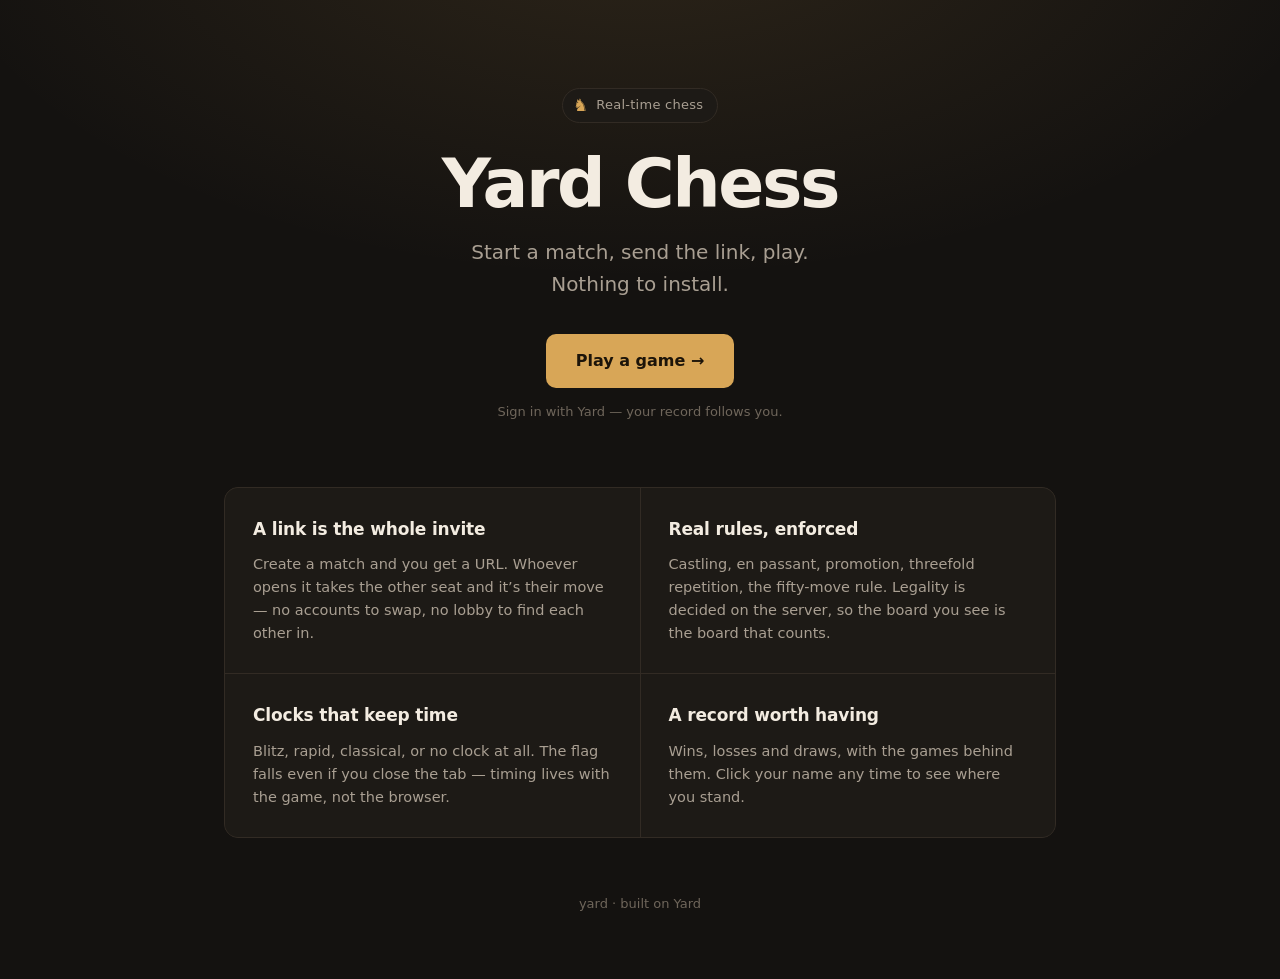
==== .yard/landing-page/index.html @ d25d0082 "initial commit" ====
<!doctype html>
<html lang="en">
  <head>
    <meta charset="utf-8" />
    <meta name="viewport" content="width=device-width, initial-scale=1" />
    <title data-yard="title">Yard Chess</title>
    <link rel="stylesheet" href="styles.css" />
  </head>
  <body>
    <main>
      <section class="hero">
        <span class="eyebrow">
          <span class="mark" aria-hidden="true">&#9822;</span>
          Real-time chess
        </span>

        <h1 data-yard="title">Yard Chess</h1>
        <p class="tagline" data-yard="tagline">
          Start a match, send the link, play. Nothing to install.
        </p>

        <a class="cta" href="play/">Play a game &rarr;</a>
        <p class="note">Sign in with Yard &mdash; your record follows you.</p>
      </section>

      <section class="grid">
        <article>
          <h2>A link is the whole invite</h2>
          <p>
            Create a match and you get a URL. Whoever opens it takes the other
            seat and it&rsquo;s their move &mdash; no accounts to swap, no lobby to find
            each other in.
          </p>
        </article>
        <article>
          <h2>Real rules, enforced</h2>
          <p>
            Castling, en passant, promotion, threefold repetition, the fifty-move
            rule. Legality is decided on the server, so the board you see is the
            board that counts.
          </p>
        </article>
        <article>
          <h2>Clocks that keep time</h2>
          <p>
            Blitz, rapid, classical, or no clock at all. The flag falls even if
            you close the tab &mdash; timing lives with the game, not the browser.
          </p>
        </article>
        <article>
          <h2>A record worth having</h2>
          <p>
            Wins, losses and draws, with the games behind them. Click your name
            any time to see where you stand.
          </p>
        </article>
      </section>

      <footer>
        <span data-yard="seller.username">yard</span> &middot; built on Yard
      </footer>
    </main>
  </body>
</html>
---- .yard/landing-page/styles.css ----
:root {
  color-scheme: dark;
  --bg: #141210;
  --surface: #1d1a16;
  --line: #322b24;
  --ink: #f3ece1;
  --ink-2: #a99f92;
  --ink-3: #6f665b;
  --gold: #d8a657;
  --font: ui-sans-serif, system-ui, -apple-system, "Segoe UI", Roboto, Helvetica, Arial,
    sans-serif;
}

* {
  box-sizing: border-box;
}

body {
  margin: 0;
  min-height: 100vh;
  background: var(--bg);
  background-image: radial-gradient(
    ellipse 80% 55% at 50% -10%,
    rgba(216, 166, 87, 0.13),
    transparent 70%
  );
  color: var(--ink);
  font-family: var(--font);
  font-size: 16px;
  line-height: 1.6;
  -webkit-font-smoothing: antialiased;
}

main {
  max-width: 880px;
  margin: 0 auto;
  padding: 88px 24px 64px;
}

.hero {
  text-align: center;
  padding-bottom: 64px;
}

.eyebrow {
  display: inline-flex;
  align-items: center;
  gap: 8px;
  padding: 6px 14px 6px 10px;
  border: 1px solid var(--line);
  border-radius: 999px;
  background: var(--surface);
  color: var(--ink-2);
  font-size: 13px;
  letter-spacing: 0.02em;
}

.mark {
  font-size: 17px;
  line-height: 1;
  color: var(--gold);
}

h1 {
  margin: 26px 0 0;
  font-size: clamp(40px, 8vw, 68px);
  font-weight: 600;
  letter-spacing: -0.035em;
  line-height: 1.02;
}

.tagline {
  margin: 18px auto 0;
  max-width: 32ch;
  font-size: clamp(17px, 2.4vw, 20px);
  color: var(--ink-2);
}

.cta {
  display: inline-block;
  margin-top: 34px;
  padding: 14px 30px;
  border-radius: 10px;
  background: var(--gold);
  color: #1c1409;
  font-size: 16px;
  font-weight: 600;
  text-decoration: none;
  transition: transform 0.15s ease, background 0.15s ease;
}

.cta:hover {
  background: #e5b467;
  transform: translateY(-1px);
}

.note {
  margin: 14px 0 0;
  font-size: 13px;
  color: var(--ink-3);
}

.grid {
  display: grid;
  grid-template-columns: repeat(auto-fit, minmax(280px, 1fr));
  gap: 1px;
  background: var(--line);
  border: 1px solid var(--line);
  border-radius: 14px;
  overflow: hidden;
}

.grid article {
  padding: 28px;
  background: var(--surface);
}

.grid h2 {
  margin: 0 0 10px;
  font-size: 17px;
  font-weight: 600;
  letter-spacing: -0.01em;
}

.grid p {
  margin: 0;
  color: var(--ink-2);
  font-size: 14.5px;
}

footer {
  margin-top: 56px;
  text-align: center;
  color: var(--ink-3);
  font-size: 13px;
}
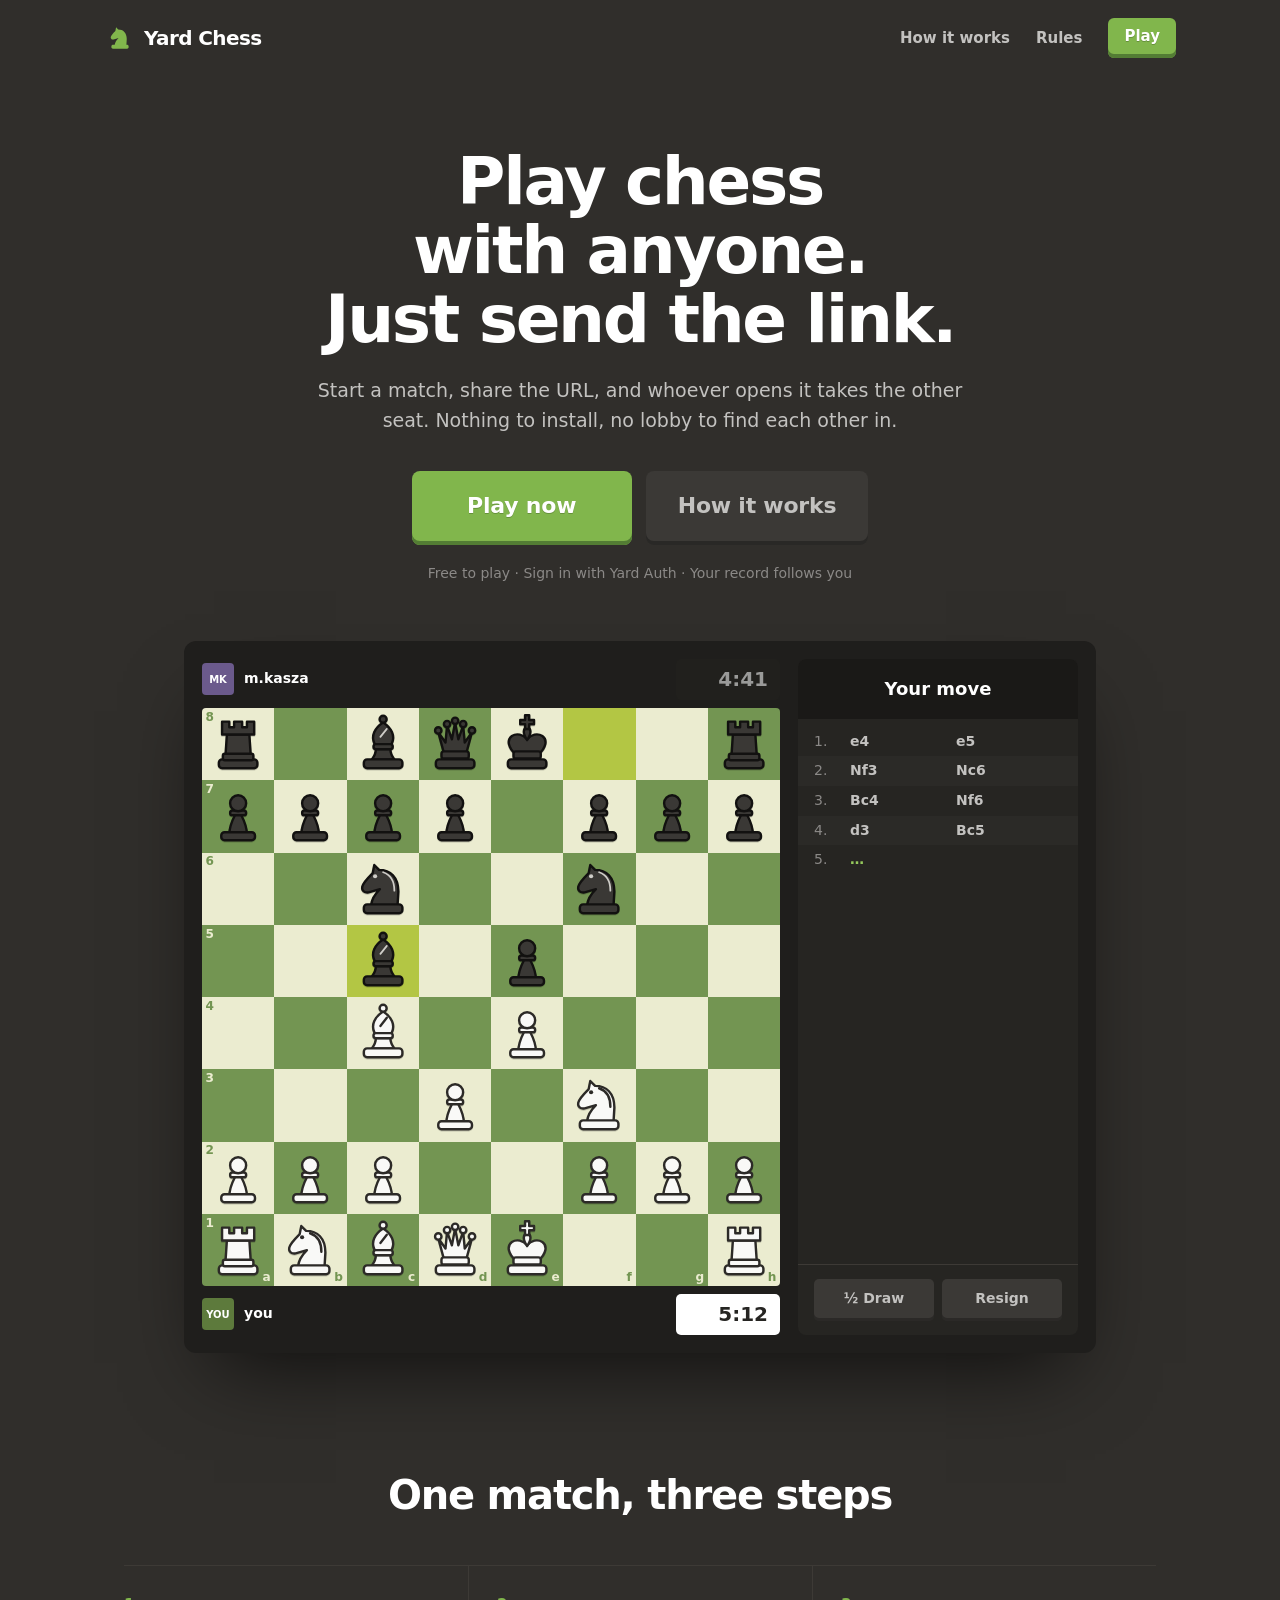
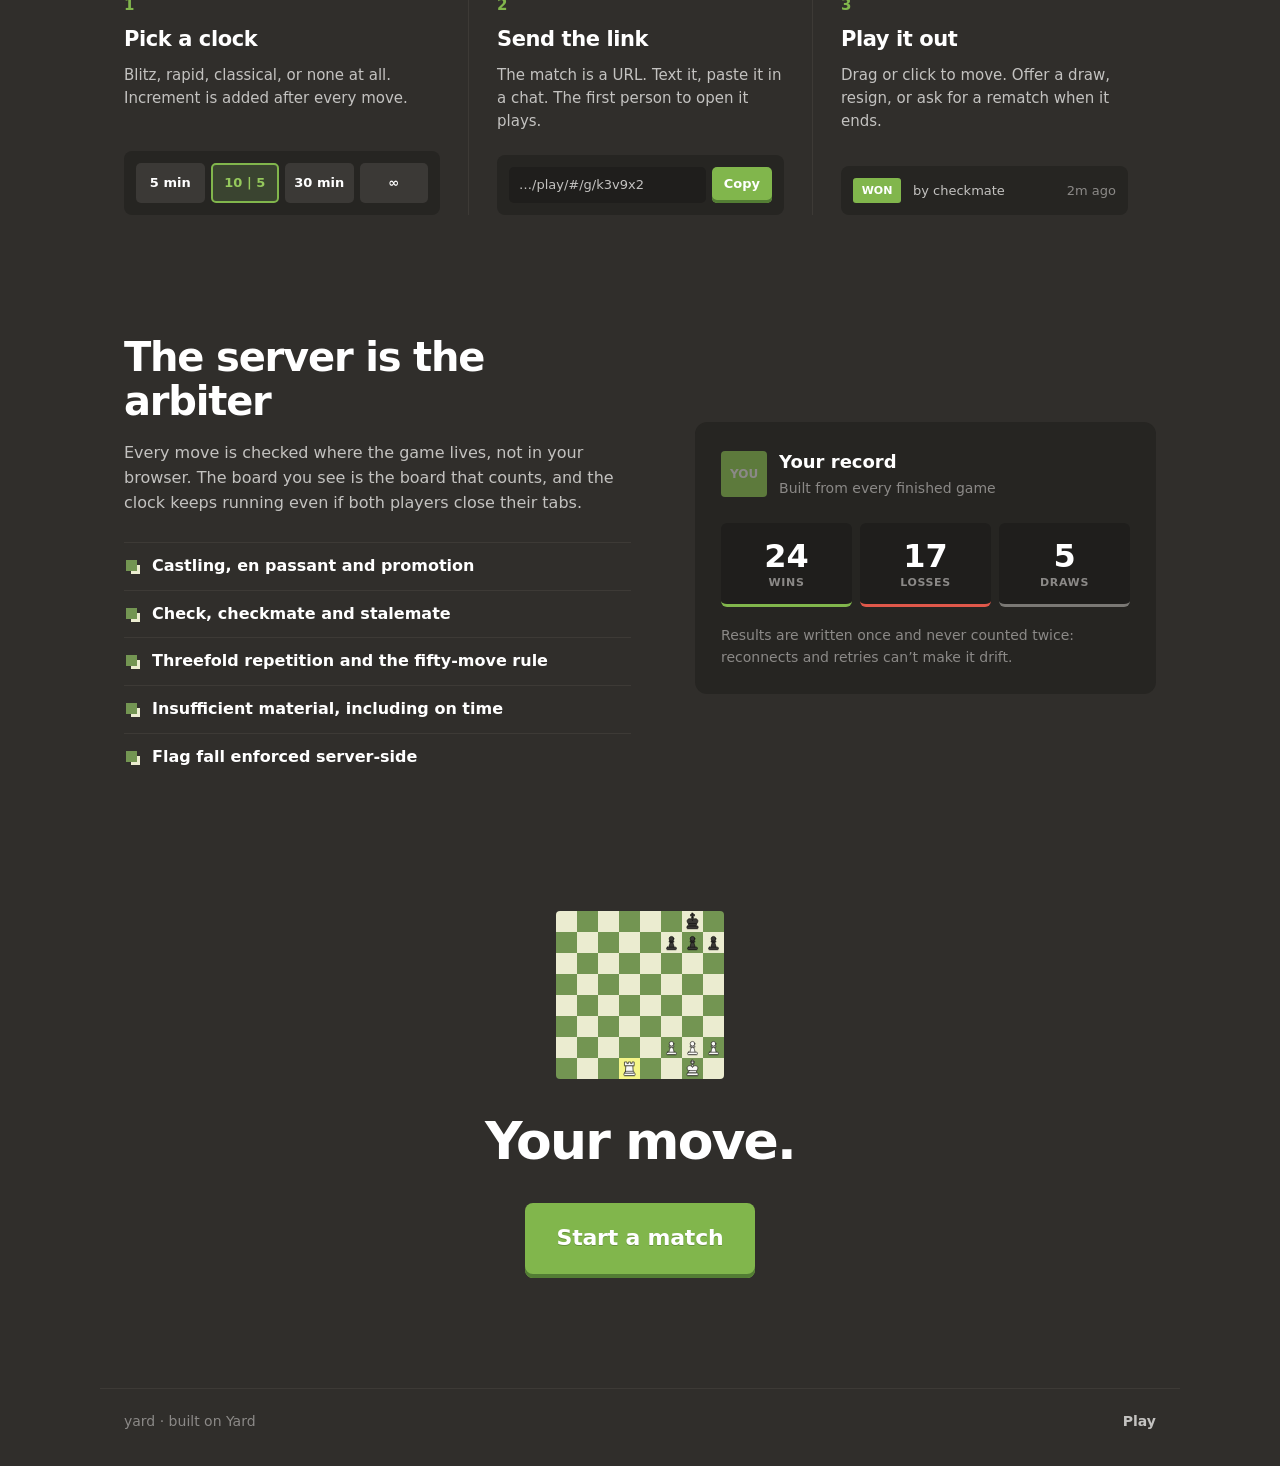
==== commit b91bac12: "improve design" ====
--- a/.yard/landing-page/index.html
+++ b/.yard/landing-page/index.html
@@ -3,62 +3,168 @@
   <head>
     <meta charset="utf-8" />
     <meta name="viewport" content="width=device-width, initial-scale=1" />
+    <meta name="theme-color" content="#262522" />
     <title data-yard="title">Yard Chess</title>
+    <meta name="description" content="Real-time chess in the browser. Start a match, send the link, play." />
     <link rel="stylesheet" href="styles.css" />
   </head>
   <body>
+    <header class="nav">
+      <a class="brand" href="./">
+        <svg viewBox="0 0 45 45" aria-hidden="true">
+          <path d="M15 32.5c.5-4.5 3-7.5 5.5-10l-7 2c-2.5.5-4.5-1-4-3.5.5-2.5 3.5-5.5 6.5-8.5L17 7.5l3 3c7 0 12 4.5 12 13.5l-.5 8.5z"/>
+          <rect x="10.5" y="32" width="24" height="5.5" rx="2"/>
+        </svg>
+        <span data-yard="title">Yard Chess</span>
+      </a>
+      <nav class="nav-links" aria-label="Page">
+        <a href="#how">How it works</a>
+        <a href="#rules">Rules</a>
+        <a class="btn btn-sm" href="play/">Play</a>
+      </nav>
+    </header>
+
     <main>
+      <!-- ── Hero ──────────────────────────────────────────────────────── -->
       <section class="hero">
-        <span class="eyebrow">
-          <span class="mark" aria-hidden="true">&#9822;</span>
-          Real-time chess
-        </span>
-
-        <h1 data-yard="title">Yard Chess</h1>
-        <p class="tagline" data-yard="tagline">
-          Start a match, send the link, play. Nothing to install.
+        <h1>Play chess with anyone.<br />Just send the link.</h1>
+        <p class="lede" data-yard="tagline">
+          Start a match, share the URL, and whoever opens it takes the other seat. Nothing
+          to install, no lobby to find each other in.
         </p>
-
-        <a class="cta" href="play/">Play a game &rarr;</a>
-        <p class="note">Sign in with Yard &mdash; your record follows you.</p>
+        <div class="hero-ctas">
+          <a class="btn btn-xl" href="play/">Play now</a>
+          <a class="btn btn-xl btn-quiet" href="#how">How it works</a>
+        </div>
+        <p class="fine">Free to play &middot; Sign in with Yard Auth &middot; Your record follows you</p>
       </section>
 
-      <section class="grid">
-        <article>
-          <h2>A link is the whole invite</h2>
-          <p>
-            Create a match and you get a URL. Whoever opens it takes the other
-            seat and it&rsquo;s their move &mdash; no accounts to swap, no lobby to find
-            each other in.
-          </p>
-        </article>
-        <article>
-          <h2>Real rules, enforced</h2>
-          <p>
-            Castling, en passant, promotion, threefold repetition, the fifty-move
-            rule. Legality is decided on the server, so the board you see is the
-            board that counts.
-          </p>
-        </article>
-        <article>
-          <h2>Clocks that keep time</h2>
-          <p>
-            Blitz, rapid, classical, or no clock at all. The flag falls even if
-            you close the tab &mdash; timing lives with the game, not the browser.
-          </p>
-        </article>
-        <article>
-          <h2>A record worth having</h2>
-          <p>
-            Wins, losses and draws, with the games behind them. Click your name
-            any time to see where you stand.
-          </p>
-        </article>
+      <!-- ── The product, drawn in HTML ───────────────────────────────── -->
+      <figure class="showcase" aria-label="A match in progress">
+        <div class="table">
+          <div class="board-col">
+            <div class="bar">
+              <span class="av av-b" aria-hidden="true">MK</span>
+              <span class="who">m.kasza</span>
+              <span class="clk">4:41</span>
+            </div>
+            <div
+              class="mini-board"
+              data-coords
+              data-fen="r1bqk2r/pppp1ppp/2n2n2/2b1p3/2B1P3/3P1N2/PPP2PPP/RNBQK2R"
+              data-marks="f8 c5"
+            ></div>
+            <div class="bar">
+              <span class="av" aria-hidden="true">YOU</span>
+              <span class="who">you</span>
+              <span class="clk is-live">5:12</span>
+            </div>
+          </div>
+          <div class="panel" aria-hidden="true">
+            <p class="panel-status">Your move</p>
+            <ol class="panel-moves">
+              <li><span>1.</span><b>e4</b><b>e5</b></li>
+              <li><span>2.</span><b>Nf3</b><b>Nc6</b></li>
+              <li><span>3.</span><b>Bc4</b><b>Nf6</b></li>
+              <li><span>4.</span><b>d3</b><b>Bc5</b></li>
+              <li><span>5.</span><b class="now">&hellip;</b><b></b></li>
+            </ol>
+            <div class="panel-actions">
+              <span class="ghost-btn">&frac12; Draw</span>
+              <span class="ghost-btn">Resign</span>
+            </div>
+          </div>
+        </div>
+      </figure>
+
+      <!-- ── How it works ─────────────────────────────────────────────── -->
+      <section class="section" id="how">
+        <h2 class="section-title">One match, three steps</h2>
+
+        <ol class="steps">
+          <li class="step">
+            <span class="step-no">1</span>
+            <h3>Pick a clock</h3>
+            <p>Blitz, rapid, classical, or none at all. Increment is added after every move.</p>
+            <div class="demo demo-clocks" aria-hidden="true">
+              <span>5 min</span><span class="on">10 | 5</span><span>30 min</span><span>&infin;</span>
+            </div>
+          </li>
+          <li class="step">
+            <span class="step-no">2</span>
+            <h3>Send the link</h3>
+            <p>The match is a URL. Text it, paste it in a chat. The first person to open it plays.</p>
+            <div class="demo demo-link" aria-hidden="true">
+              <span class="url">&hellip;/play/#/g/k3v9x2</span><span class="copy">Copy</span>
+            </div>
+          </li>
+          <li class="step">
+            <span class="step-no">3</span>
+            <h3>Play it out</h3>
+            <p>Drag or click to move. Offer a draw, resign, or ask for a rematch when it ends.</p>
+            <div class="demo demo-result" aria-hidden="true">
+              <span class="res win">Won</span><span>by checkmate</span><span class="when">2m ago</span>
+            </div>
+          </li>
+        </ol>
       </section>
 
-      <footer>
-        <span data-yard="seller.username">yard</span> &middot; built on Yard
-      </footer>
+      <!-- ── Rules and record ─────────────────────────────────────────── -->
+      <section class="section split" id="rules">
+        <div class="split-copy">
+          <h2 class="section-title">The server is the arbiter</h2>
+          <p>
+            Every move is checked where the game lives, not in your browser. The board you see
+            is the board that counts, and the clock keeps running even if both players close
+            their tabs.
+          </p>
+          <ul class="rules">
+            <li>Castling, en passant and promotion</li>
+            <li>Check, checkmate and stalemate</li>
+            <li>Threefold repetition and the fifty-move rule</li>
+            <li>Insufficient material, including on time</li>
+            <li>Flag fall enforced server-side</li>
+          </ul>
+        </div>
+
+        <div class="record-card" aria-label="Example player record">
+          <div class="record-head">
+            <span class="av" aria-hidden="true">YOU</span>
+            <div>
+              <strong>Your record</strong>
+              <span>Built from every finished game</span>
+            </div>
+          </div>
+          <div class="record-grid">
+            <div class="cell win"><strong>24</strong><span>Wins</span></div>
+            <div class="cell loss"><strong>17</strong><span>Losses</span></div>
+            <div class="cell draw"><strong>5</strong><span>Draws</span></div>
+          </div>
+          <p class="record-note">
+            Results are written once and never counted twice: reconnects and retries can&rsquo;t
+            make it drift.
+          </p>
+        </div>
+      </section>
+
+      <!-- ── Closing call ─────────────────────────────────────────────── -->
+      <section class="closer">
+        <div
+          class="mini-board mini-board-sm"
+          data-fen="6k1/5ppp/8/8/8/8/5PPP/3R2K1"
+          data-marks="d1"
+          aria-hidden="true"
+        ></div>
+        <h2>Your move.</h2>
+        <a class="btn btn-xl" href="play/">Start a match</a>
+      </section>
     </main>
+
+    <footer class="foot">
+      <span><span data-yard="seller.username">yard</span> &middot; built on Yard</span>
+      <a href="play/">Play</a>
+    </footer>
+
+    <script src="board.js"></script>
   </body>
 </html>
--- a/.yard/landing-page/styles.css
+++ b/.yard/landing-page/styles.css
@@ -1,136 +1,780 @@
+/* Same room as the app: charcoal, a green board, one green button per screen. */
+
 :root {
   color-scheme: dark;
-  --bg: #141210;
-  --surface: #1d1a16;
-  --line: #322b24;
-  --ink: #f3ece1;
-  --ink-2: #a99f92;
-  --ink-3: #6f665b;
-  --gold: #d8a657;
-  --font: ui-sans-serif, system-ui, -apple-system, "Segoe UI", Roboto, Helvetica, Arial,
-    sans-serif;
+  --bg: #302e2b;
+  --panel: #262522;
+  --panel-2: #1f1e1c;
+  --raise: #3b3936;
+  --line: #3d3a36;
+  --ink: #ffffff;
+  --ink-2: #c3c2c0;
+  --ink-3: #8b8987;
+  --green: #81b64c;
+  --green-hi: #95c95c;
+  --green-edge: #537d34;
+  --red: #e0584a;
+  --sq-light: #ebecd0;
+  --sq-dark: #739552;
+  --font: "Segoe UI", system-ui, -apple-system, Roboto, "Helvetica Neue", Arial, sans-serif;
 }
 
 * {
   box-sizing: border-box;
 }
 
+html {
+  scroll-behavior: smooth;
+}
+
 body {
   margin: 0;
-  min-height: 100vh;
   background: var(--bg);
-  background-image: radial-gradient(
-    ellipse 80% 55% at 50% -10%,
-    rgba(216, 166, 87, 0.13),
-    transparent 70%
-  );
   color: var(--ink);
   font-family: var(--font);
   font-size: 16px;
-  line-height: 1.6;
+  line-height: 1.55;
   -webkit-font-smoothing: antialiased;
 }
 
-main {
-  max-width: 880px;
+h1,
+h2,
+h3 {
+  margin: 0;
+  font-weight: 800;
+}
+
+a {
+  color: inherit;
+}
+
+:focus-visible {
+  outline: 2px solid var(--green-hi);
+  outline-offset: 3px;
+}
+
+/* ── Buttons ──────────────────────────────────────────────────────────── */
+
+.btn {
+  display: inline-flex;
+  align-items: center;
+  justify-content: center;
+  padding: 10px 18px 13px;
+  border-radius: 6px;
+  background: var(--green);
+  box-shadow: inset 0 -4px 0 var(--green-edge);
+  color: #fff;
+  font-weight: 800;
+  text-decoration: none;
+  text-shadow: 0 1px 0 rgba(0, 0, 0, 0.2);
+  transition: background 0.12s ease;
+}
+
+.btn:hover {
+  background: var(--green-hi);
+}
+
+.btn:active {
+  transform: translateY(2px);
+  box-shadow: inset 0 -2px 0 var(--green-edge);
+}
+
+.btn-sm {
+  padding: 7px 16px 10px;
+  font-size: 15px;
+}
+
+.btn-xl {
+  min-width: 220px;
+  padding: 18px 32px 22px;
+  font-size: 22px;
+  letter-spacing: -0.01em;
+  border-radius: 8px;
+}
+
+.btn-quiet {
+  background: var(--raise);
+  box-shadow: inset 0 -4px 0 rgba(0, 0, 0, 0.3);
+  color: var(--ink-2);
+  text-shadow: none;
+}
+
+.btn-quiet:hover {
+  background: #45423e;
+  color: #fff;
+}
+
+.btn-quiet:active {
+  box-shadow: inset 0 -2px 0 rgba(0, 0, 0, 0.3);
+}
+
+/* ── Nav ──────────────────────────────────────────────────────────────── */
+
+.nav {
+  display: flex;
+  align-items: center;
+  justify-content: space-between;
+  max-width: 1120px;
   margin: 0 auto;
-  padding: 88px 24px 64px;
-}
-
-.hero {
-  text-align: center;
-  padding-bottom: 64px;
-}
-
-.eyebrow {
+  padding: 18px 24px;
+}
+
+.brand {
   display: inline-flex;
   align-items: center;
   gap: 8px;
-  padding: 6px 14px 6px 10px;
-  border: 1px solid var(--line);
-  border-radius: 999px;
-  background: var(--surface);
-  color: var(--ink-2);
+  font-size: 20px;
+  font-weight: 800;
+  letter-spacing: -0.03em;
+  text-decoration: none;
+}
+
+.brand svg {
+  width: 32px;
+  height: 32px;
+  fill: var(--green);
+}
+
+.nav-links {
+  display: flex;
+  align-items: center;
+  gap: 26px;
+  font-size: 15px;
+  font-weight: 700;
+}
+
+.nav-links a:not(.btn) {
+  color: var(--ink-2);
+  text-decoration: none;
+}
+
+.nav-links a:not(.btn):hover {
+  color: #fff;
+}
+
+/* ── Hero ─────────────────────────────────────────────────────────────── */
+
+.hero {
+  max-width: 820px;
+  margin: 0 auto;
+  padding: 72px 24px 56px;
+  text-align: center;
+}
+
+.hero h1 {
+  font-size: clamp(38px, 6.4vw, 66px);
+  line-height: 1.04;
+  letter-spacing: -0.035em;
+  text-wrap: balance;
+}
+
+.lede {
+  max-width: 34em;
+  margin: 22px auto 0;
+  color: var(--ink-2);
+  font-size: clamp(17px, 2vw, 19px);
+  text-wrap: pretty;
+}
+
+.hero-ctas {
+  display: flex;
+  flex-wrap: wrap;
+  justify-content: center;
+  gap: 14px;
+  margin-top: 36px;
+}
+
+.fine {
+  margin: 18px 0 0;
+  color: var(--ink-3);
+  font-size: 14px;
+}
+
+/* ── Boards ───────────────────────────────────────────────────────────── */
+
+.mini-board {
+  display: grid;
+  grid-template-columns: repeat(8, 1fr);
+  grid-template-rows: repeat(8, 1fr);
+  aspect-ratio: 1;
+  width: 100%;
+  border-radius: 4px;
+  overflow: hidden;
+  container-type: inline-size;
+}
+
+.mini-board > div {
+  position: relative;
+}
+
+.mini-board .light {
+  background: var(--sq-light);
+}
+
+.mini-board .dark {
+  background: var(--sq-dark);
+}
+
+.mini-board .mark::before {
+  content: "";
+  position: absolute;
+  inset: 0;
+  background: rgba(255, 255, 51, 0.46);
+}
+
+.pc {
+  position: relative;
+  display: block;
+  width: 100%;
+  height: 100%;
+  stroke-width: 1.5;
+  stroke-linejoin: round;
+  stroke-linecap: round;
+  filter: drop-shadow(0 1.5px 0 rgba(0, 0, 0, 0.18));
+}
+
+.pc.w {
+  fill: #f9f9f7;
+  stroke: #2c2a27;
+}
+
+.pc.b {
+  fill: #3a3835;
+  stroke: #121110;
+}
+
+.pc .detail {
+  fill: none;
+}
+
+.pc.b .detail {
+  stroke: #cfcdc8;
+  stroke-width: 1.1;
+}
+
+.pc.w .eye {
+  fill: #2c2a27;
+  stroke: none;
+}
+
+.pc.b .eye {
+  fill: #cfcdc8;
+  stroke: none;
+}
+
+.mini-board .cf,
+.mini-board .cr {
+  position: absolute;
+  font-size: 2.1cqi;
+  font-weight: 700;
+  line-height: 1;
+}
+
+.mini-board .cf {
+  right: 5%;
+  bottom: 4%;
+}
+
+.mini-board .cr {
+  left: 5%;
+  top: 4%;
+}
+
+.mini-board .light > .cf,
+.mini-board .light > .cr {
+  color: var(--sq-dark);
+}
+
+.mini-board .dark > .cf,
+.mini-board .dark > .cr {
+  color: var(--sq-light);
+}
+
+/* ── Showcase ─────────────────────────────────────────────────────────── */
+
+.showcase {
+  max-width: 960px;
+  margin: 0 auto;
+  padding: 0 24px;
+}
+
+.table {
+  display: grid;
+  grid-template-columns: minmax(0, 1fr) 280px;
+  gap: 18px;
+  padding: 18px;
+  border-radius: 12px;
+  background: var(--panel-2);
+  box-shadow: 0 40px 80px -30px rgba(0, 0, 0, 0.7);
+}
+
+.board-col {
+  display: grid;
+  gap: 8px;
+}
+
+.bar {
+  display: flex;
+  align-items: center;
+  gap: 10px;
+}
+
+.av {
+  display: grid;
+  place-items: center;
+  width: 32px;
+  height: 32px;
+  border-radius: 4px;
+  background: #5d7a3c;
+  font-size: 10px;
+  font-weight: 800;
+  flex: none;
+}
+
+.av-b {
+  background: #6b5a8c;
+}
+
+.who {
+  flex: 1;
+  font-size: 14px;
+  font-weight: 700;
+}
+
+.clk {
+  min-width: 104px;
+  padding: 5px 12px;
+  border-radius: 5px;
+  background: #21201d;
+  color: rgba(255, 255, 255, 0.55);
+  font-size: 20px;
+  font-weight: 700;
+  font-variant-numeric: tabular-nums;
+  text-align: right;
+}
+
+.clk.is-live {
+  background: #fff;
+  color: #262522;
+}
+
+.panel {
+  display: flex;
+  flex-direction: column;
+  border-radius: 8px;
+  background: var(--panel);
+  overflow: hidden;
+}
+
+.panel-status {
+  margin: 0;
+  padding: 16px;
+  background: #1a1917;
+  font-size: 18px;
+  font-weight: 800;
+  text-align: center;
+}
+
+.panel-moves {
+  flex: 1;
+  margin: 0;
+  padding: 8px 0;
+  list-style: none;
+  font-size: 14px;
+  font-variant-numeric: tabular-nums;
+}
+
+.panel-moves li {
+  display: grid;
+  grid-template-columns: 36px 1fr 1fr;
+  padding: 4px 16px;
+}
+
+.panel-moves li:nth-child(even) {
+  background: rgba(255, 255, 255, 0.025);
+}
+
+.panel-moves span {
+  color: var(--ink-3);
+}
+
+.panel-moves b {
+  font-weight: 600;
+  color: var(--ink-2);
+}
+
+.panel-moves .now {
+  color: var(--green-hi);
+}
+
+.panel-actions {
+  display: flex;
+  gap: 8px;
+  padding: 14px 16px;
+  border-top: 1px solid var(--line);
+}
+
+.ghost-btn {
+  flex: 1;
+  padding: 9px 0 11px;
+  border-radius: 5px;
+  background: var(--raise);
+  box-shadow: inset 0 -3px 0 rgba(0, 0, 0, 0.28);
+  color: var(--ink-2);
+  font-size: 14px;
+  font-weight: 700;
+  text-align: center;
+}
+
+/* ── Sections ─────────────────────────────────────────────────────────── */
+
+.section {
+  max-width: 1080px;
+  margin: 0 auto;
+  padding: 120px 24px 0;
+}
+
+.section-title {
+  font-size: clamp(28px, 3.6vw, 40px);
+  line-height: 1.1;
+  letter-spacing: -0.03em;
+}
+
+#how .section-title {
+  text-align: center;
+}
+
+.steps {
+  display: grid;
+  grid-template-columns: repeat(3, 1fr);
+  margin: 48px 0 0;
+  padding: 0;
+  list-style: none;
+  border-top: 1px solid var(--line);
+}
+
+.step {
+  display: flex;
+  flex-direction: column;
+  padding: 28px 28px 0 0;
+}
+
+.step + .step {
+  padding-left: 28px;
+  border-left: 1px solid var(--line);
+}
+
+.step-no {
+  color: var(--green);
+  font-size: 15px;
+  font-weight: 800;
+  font-variant-numeric: tabular-nums;
+}
+
+.step h3 {
+  margin-top: 6px;
+  font-size: 21px;
+  letter-spacing: -0.02em;
+}
+
+.step p {
+  flex: 1;
+  margin: 8px 0 22px;
+  color: var(--ink-2);
+  font-size: 15px;
+}
+
+.demo {
+  display: flex;
+  align-items: center;
+  gap: 6px;
+  padding: 12px;
+  border-radius: 8px;
+  background: var(--panel);
   font-size: 13px;
-  letter-spacing: 0.02em;
-}
-
-.mark {
-  font-size: 17px;
-  line-height: 1;
-  color: var(--gold);
-}
-
-h1 {
+  font-weight: 700;
+}
+
+.demo-clocks span {
+  flex: 1;
+  padding: 8px 0;
+  border: 2px solid transparent;
+  border-radius: 5px;
+  background: var(--raise);
+  text-align: center;
+  font-variant-numeric: tabular-nums;
+}
+
+.demo-clocks .on {
+  border-color: var(--green);
+  background: #3a4430;
+  color: var(--green-hi);
+}
+
+.demo-link .url {
+  flex: 1;
+  min-width: 0;
+  padding: 8px 10px;
+  border-radius: 5px;
+  background: var(--panel-2);
+  color: var(--ink-2);
+  font-weight: 500;
+  white-space: nowrap;
+  overflow: hidden;
+  text-overflow: ellipsis;
+}
+
+.demo-link .copy {
+  padding: 7px 12px 9px;
+  border-radius: 5px;
+  background: var(--green);
+  box-shadow: inset 0 -3px 0 var(--green-edge);
+}
+
+.demo-result {
+  gap: 12px;
+  color: var(--ink-2);
+  font-weight: 500;
+}
+
+.demo-result .res {
+  width: 48px;
+  padding: 4px 0;
+  border-radius: 3px;
+  color: #fff;
+  font-size: 11px;
+  font-weight: 800;
+  text-align: center;
+  text-transform: uppercase;
+}
+
+.demo-result .win {
+  background: var(--green);
+}
+
+.demo-result .when {
+  margin-left: auto;
+  color: var(--ink-3);
+}
+
+/* ── Rules + record ───────────────────────────────────────────────────── */
+
+.split {
+  display: grid;
+  grid-template-columns: 1.1fr 1fr;
+  gap: 64px;
+  align-items: center;
+}
+
+.split-copy p {
+  margin: 18px 0 0;
+  max-width: 36em;
+  color: var(--ink-2);
+}
+
+.rules {
   margin: 26px 0 0;
-  font-size: clamp(40px, 8vw, 68px);
+  padding: 0;
+  list-style: none;
+}
+
+.rules li {
+  position: relative;
+  padding: 11px 0 11px 28px;
+  border-top: 1px solid var(--line);
   font-weight: 600;
+}
+
+.rules li::before {
+  content: "";
+  position: absolute;
+  left: 2px;
+  top: 17px;
+  width: 11px;
+  height: 11px;
+  background: var(--sq-dark);
+  box-shadow: 4px 4px 0 -1px var(--sq-light);
+}
+
+.record-card {
+  padding: 26px;
+  border-radius: 12px;
+  background: var(--panel);
+}
+
+.record-head {
+  display: flex;
+  align-items: center;
+  gap: 12px;
+}
+
+.record-head .av {
+  width: 46px;
+  height: 46px;
+  font-size: 12px;
+}
+
+.record-head strong {
+  display: block;
+  font-size: 18px;
+}
+
+.record-head span {
+  color: var(--ink-3);
+  font-size: 14px;
+}
+
+.record-grid {
+  display: grid;
+  grid-template-columns: repeat(3, 1fr);
+  gap: 8px;
+  margin-top: 22px;
+}
+
+.cell {
+  display: grid;
+  padding: 16px 8px 13px;
+  border-radius: 6px;
+  background: var(--panel-2);
+  border-bottom: 3px solid;
+  text-align: center;
+}
+
+.cell strong {
+  font-size: 32px;
+  line-height: 1.1;
+  font-variant-numeric: tabular-nums;
+}
+
+.cell span {
+  color: var(--ink-3);
+  font-size: 11px;
+  font-weight: 700;
+  letter-spacing: 0.06em;
+  text-transform: uppercase;
+}
+
+.cell.win {
+  border-color: var(--green);
+}
+
+.cell.loss {
+  border-color: var(--red);
+}
+
+.cell.draw {
+  border-color: #7a7874;
+}
+
+.record-note {
+  margin: 18px 0 0;
+  color: var(--ink-3);
+  font-size: 14px;
+}
+
+/* ── Closer ───────────────────────────────────────────────────────────── */
+
+.closer {
+  display: grid;
+  justify-items: center;
+  gap: 22px;
+  max-width: 1080px;
+  margin: 0 auto;
+  padding: 130px 24px 110px;
+  text-align: center;
+}
+
+.mini-board-sm {
+  width: 168px;
+}
+
+.closer h2 {
+  font-size: clamp(34px, 5vw, 52px);
   letter-spacing: -0.035em;
-  line-height: 1.02;
-}
-
-.tagline {
-  margin: 18px auto 0;
-  max-width: 32ch;
-  font-size: clamp(17px, 2.4vw, 20px);
-  color: var(--ink-2);
-}
-
-.cta {
-  display: inline-block;
-  margin-top: 34px;
-  padding: 14px 30px;
-  border-radius: 10px;
-  background: var(--gold);
-  color: #1c1409;
-  font-size: 16px;
-  font-weight: 600;
+}
+
+/* ── Footer ───────────────────────────────────────────────────────────── */
+
+.foot {
+  display: flex;
+  justify-content: space-between;
+  max-width: 1080px;
+  margin: 0 auto;
+  padding: 22px 24px 34px;
+  border-top: 1px solid var(--line);
+  color: var(--ink-3);
+  font-size: 14px;
+}
+
+.foot a {
+  color: var(--ink-2);
+  font-weight: 700;
   text-decoration: none;
-  transition: transform 0.15s ease, background 0.15s ease;
-}
-
-.cta:hover {
-  background: #e5b467;
-  transform: translateY(-1px);
-}
-
-.note {
-  margin: 14px 0 0;
-  font-size: 13px;
-  color: var(--ink-3);
-}
-
-.grid {
-  display: grid;
-  grid-template-columns: repeat(auto-fit, minmax(280px, 1fr));
-  gap: 1px;
-  background: var(--line);
-  border: 1px solid var(--line);
-  border-radius: 14px;
-  overflow: hidden;
-}
-
-.grid article {
-  padding: 28px;
-  background: var(--surface);
-}
-
-.grid h2 {
-  margin: 0 0 10px;
-  font-size: 17px;
-  font-weight: 600;
-  letter-spacing: -0.01em;
-}
-
-.grid p {
-  margin: 0;
-  color: var(--ink-2);
-  font-size: 14.5px;
-}
-
-footer {
-  margin-top: 56px;
-  text-align: center;
-  color: var(--ink-3);
-  font-size: 13px;
-}
+}
+
+/* ── Narrow screens ───────────────────────────────────────────────────── */
+
+@media (max-width: 860px) {
+  .table {
+    grid-template-columns: minmax(0, 1fr);
+    padding: 12px;
+  }
+
+  .panel {
+    display: none;
+  }
+
+  .steps {
+    grid-template-columns: minmax(0, 1fr);
+  }
+
+  .step,
+  .step + .step {
+    padding: 26px 0 30px;
+    border-left: 0;
+  }
+
+  .step + .step {
+    border-top: 1px solid var(--line);
+  }
+
+  .split {
+    grid-template-columns: minmax(0, 1fr);
+    gap: 40px;
+  }
+
+  .section {
+    padding-top: 88px;
+  }
+}
+
+@media (max-width: 560px) {
+  .nav {
+    padding: 14px 16px;
+  }
+
+  .nav-links a:not(.btn) {
+    display: none;
+  }
+
+  .hero {
+    padding: 48px 16px 44px;
+  }
+
+  .hero-ctas .btn {
+    width: 100%;
+  }
+
+  .showcase,
+  .section,
+  .closer,
+  .foot {
+    padding-left: 16px;
+    padding-right: 16px;
+  }
+
+  .clk {
+    min-width: 84px;
+    font-size: 17px;
+  }
+}
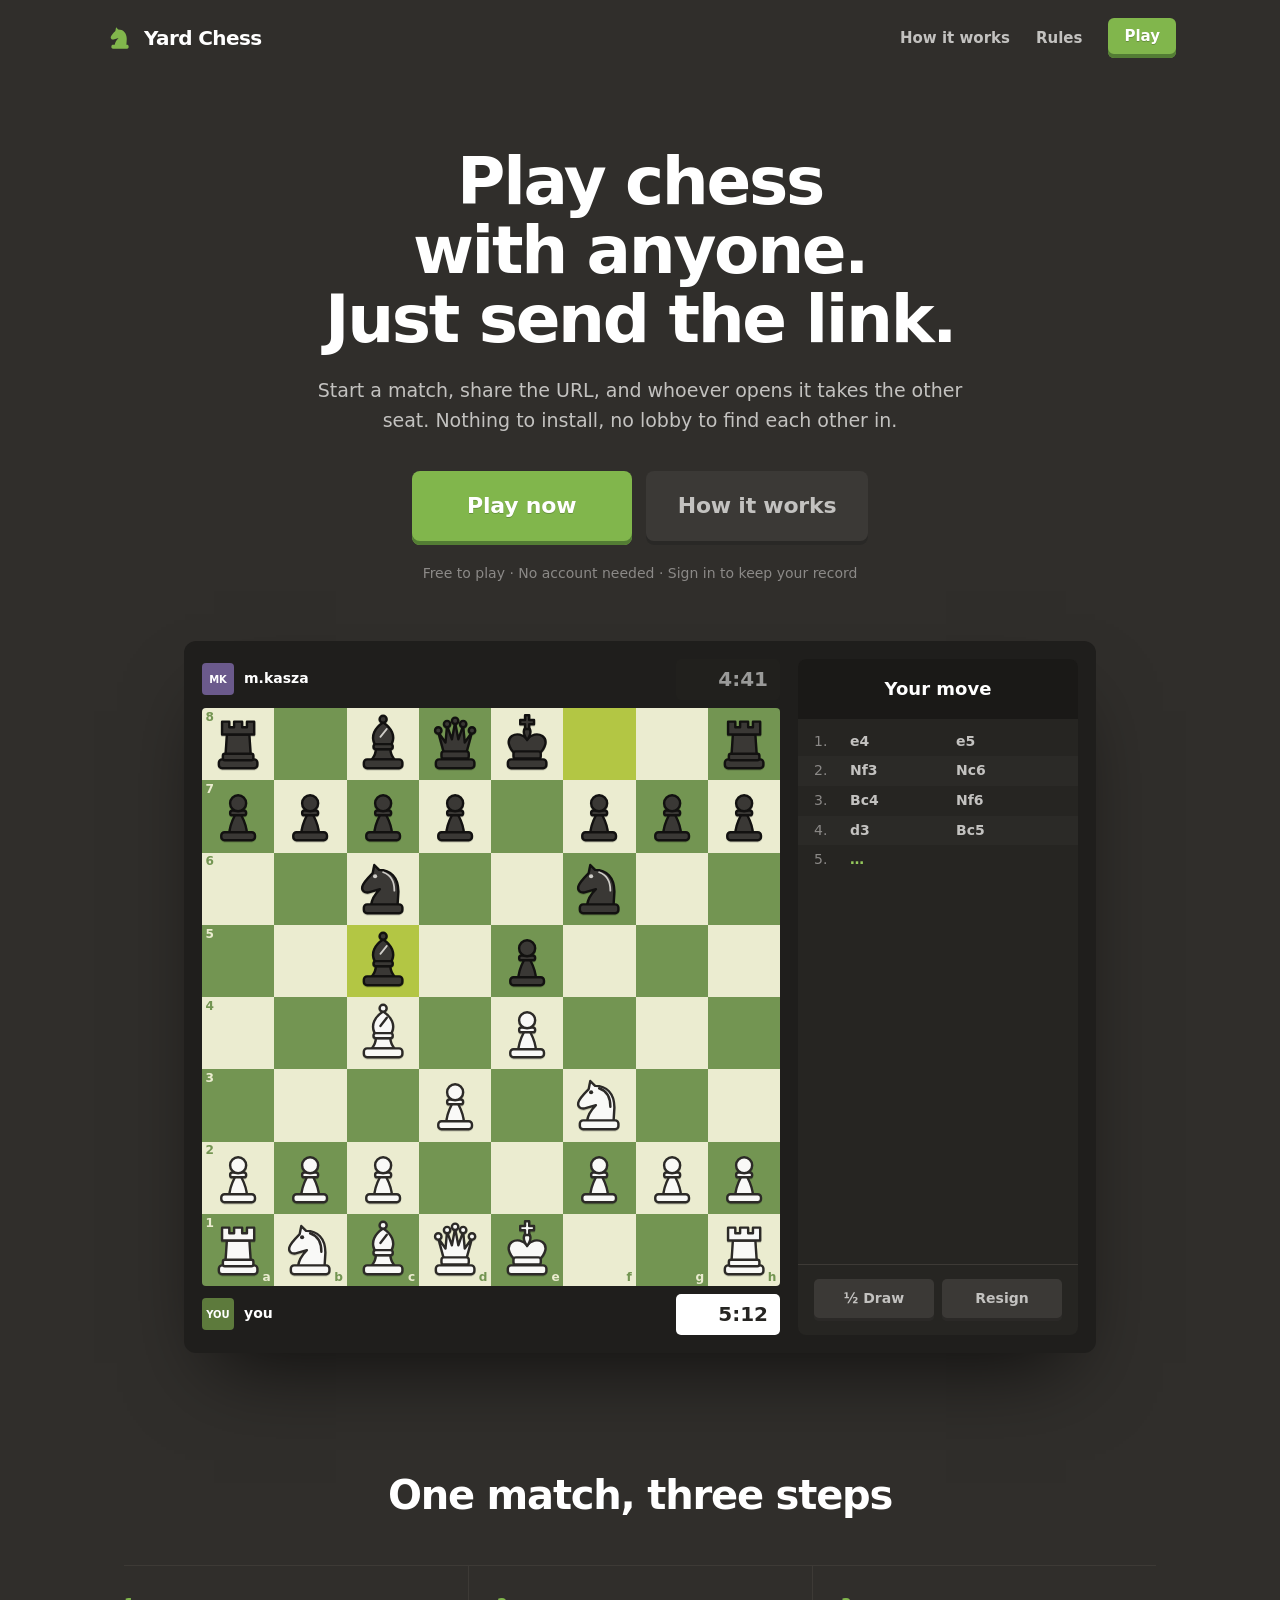
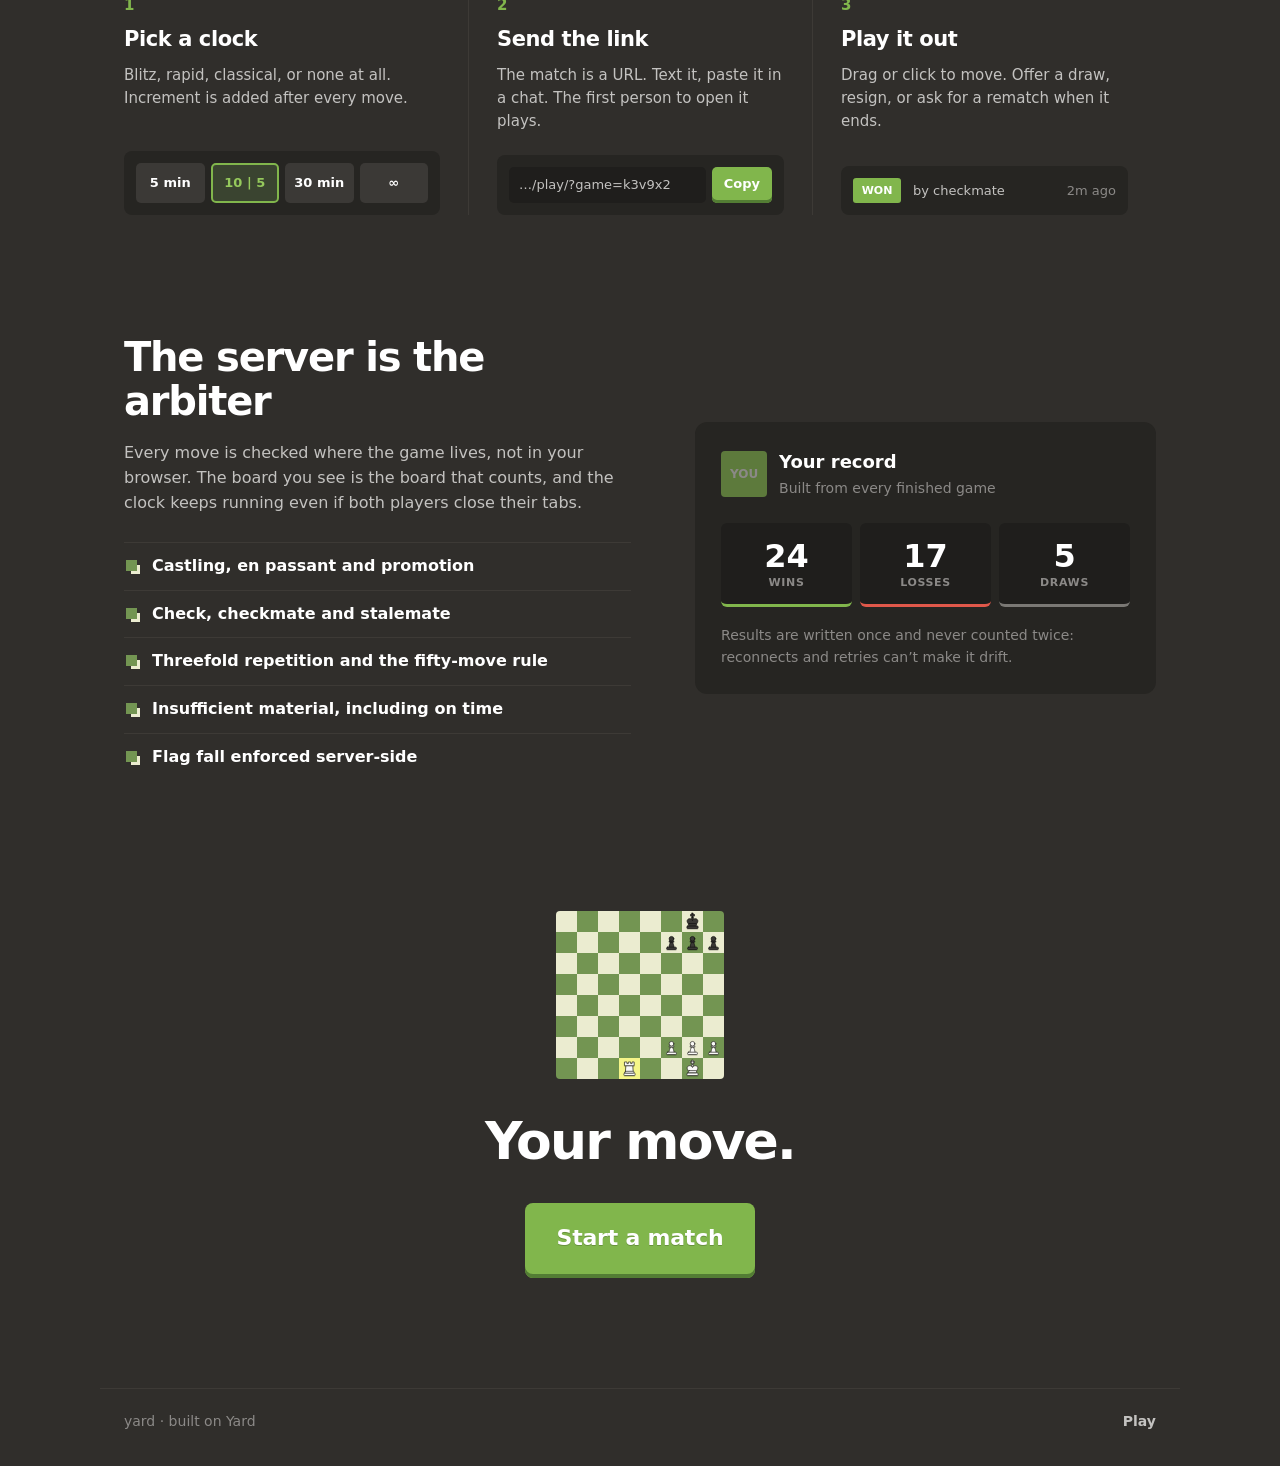
==== commit 852f60b7: "Make the play service public and let guests play The service is now public, so whoever opens a match" ====
--- a/.yard/landing-page/index.html
+++ b/.yard/landing-page/index.html
@@ -36,7 +36,7 @@
           <a class="btn btn-xl" href="play/">Play now</a>
           <a class="btn btn-xl btn-quiet" href="#how">How it works</a>
         </div>
-        <p class="fine">Free to play &middot; Sign in with Yard Auth &middot; Your record follows you</p>
+        <p class="fine">Free to play &middot; No account needed &middot; Sign in to keep your record</p>
       </section>
 
       <!-- ── The product, drawn in HTML ───────────────────────────────── -->
@@ -95,7 +95,7 @@
             <h3>Send the link</h3>
             <p>The match is a URL. Text it, paste it in a chat. The first person to open it plays.</p>
             <div class="demo demo-link" aria-hidden="true">
-              <span class="url">&hellip;/play/#/g/k3v9x2</span><span class="copy">Copy</span>
+              <span class="url">&hellip;/play/?game=k3v9x2</span><span class="copy">Copy</span>
             </div>
           </li>
           <li class="step">
@@ -161,7 +161,7 @@
     </main>
 
     <footer class="foot">
-      <span><span data-yard="seller.username">yard</span> &middot; built on Yard</span>
+      <span><span data-yard="team.username">yard</span> &middot; built on Yard</span>
       <a href="play/">Play</a>
     </footer>
 
